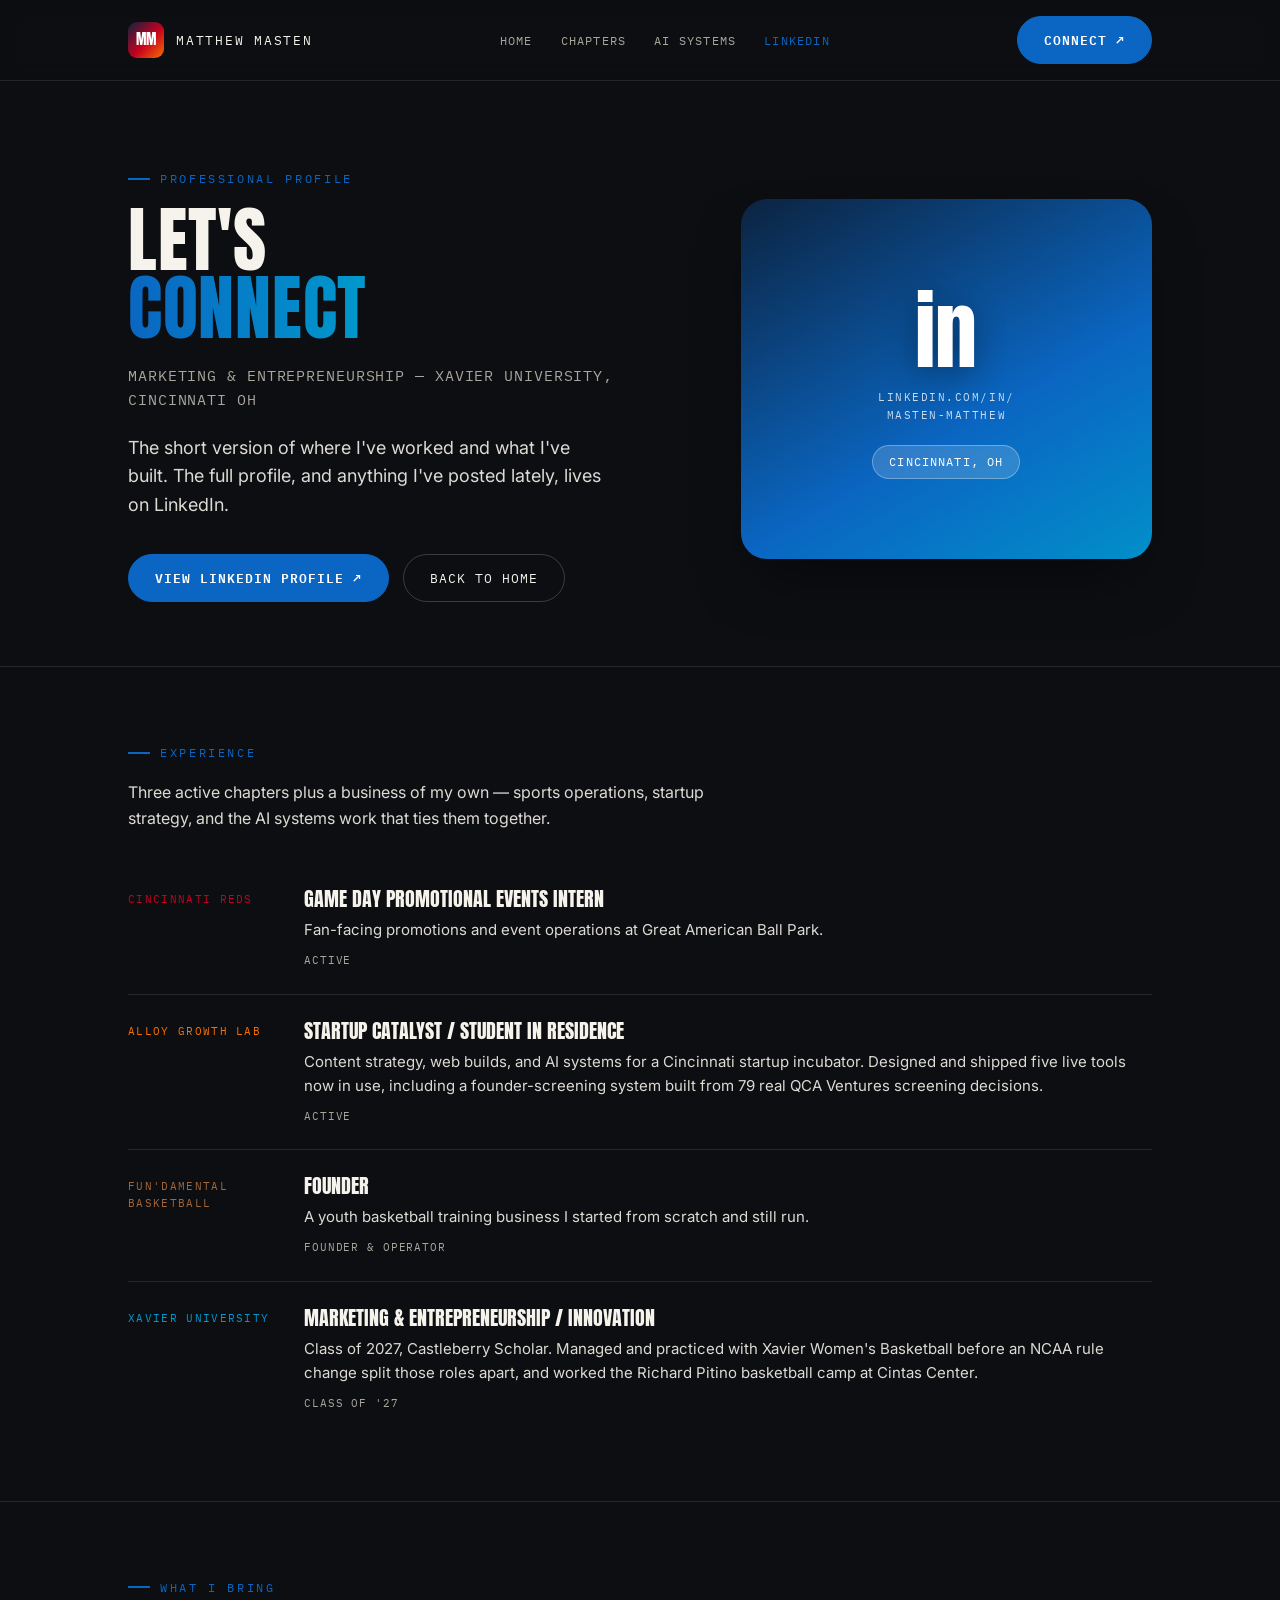
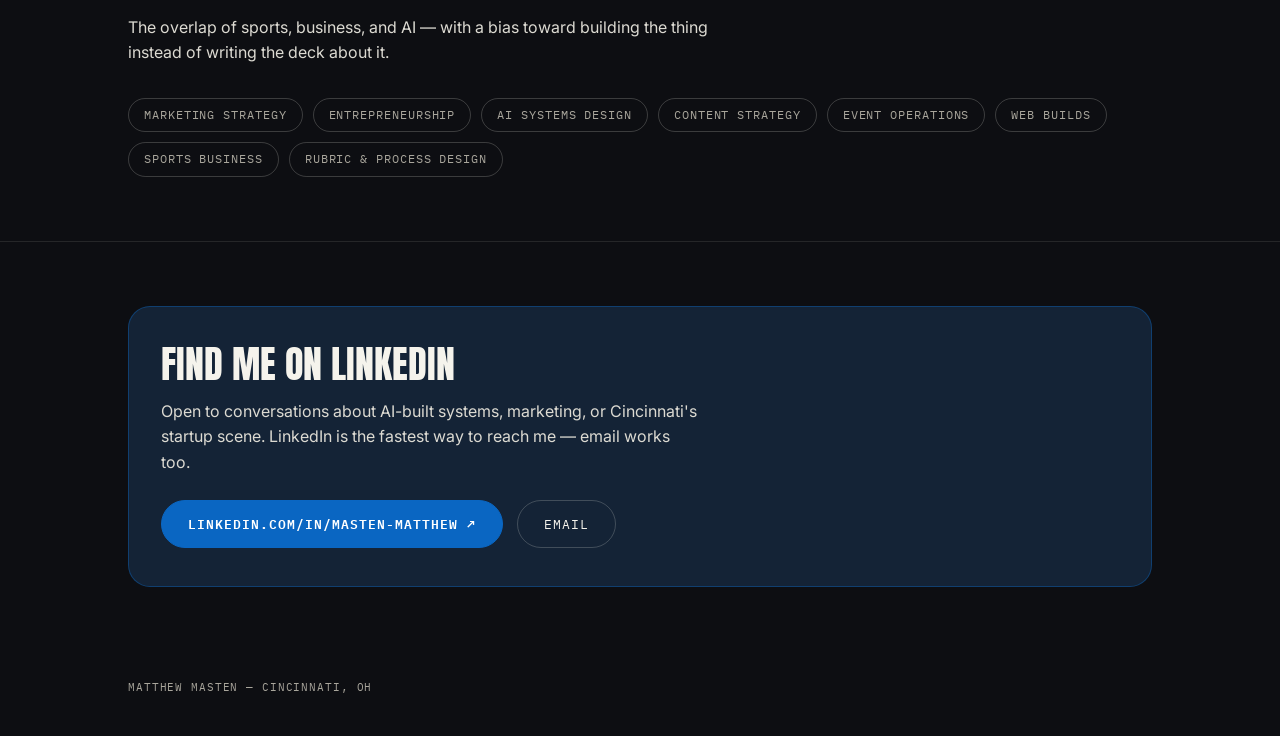
==== linkedin.html @ 072377c9 "Add LinkedIn page Co-Authored-By: Claude Opus 5 (1M context) <noreply@anthropic.com>" ====
<!DOCTYPE html>
<html lang="en">
<head>
<meta charset="UTF-8">
<meta name="viewport" content="width=device-width, initial-scale=1.0">
<title>Matthew Masten — LinkedIn</title>
<meta name="description" content="Matthew Masten's professional profile — Cincinnati Reds, Alloy Growth Lab, Xavier University. Connect on LinkedIn.">
<link rel="preconnect" href="https://fonts.googleapis.com">
<link rel="preconnect" href="https://fonts.gstatic.com" crossorigin>
<link href="https://fonts.googleapis.com/css2?family=Anton&family=Inter:wght@400;500;600;700;800&family=IBM+Plex+Mono:wght@400;500;600&display=swap" rel="stylesheet">
<style>
  :root{
    --ink:#0d0e12;
    --ink-2:#16181f;
    --chalk:#f5f3ec;
    --chalk-dim:#a9a69c;
    --line:rgba(245,243,236,0.10);
    --line-strong:rgba(245,243,236,0.20);

    --scarlet:#c8102e;
    --wood:#a3673a;

    /* org palettes, verified against each org's own brand colors */
    --reds:#c6011f;
    --alloy:#f77000;
    --xu:#0099cc;
    --xu-navy:#0c2340;
    --linkedin:#0a66c2;

    --accent:var(--linkedin);
    --accent-bg:var(--linkedin);
  }

  *{box-sizing:border-box;}
  html{scroll-behavior:smooth;}
  @media (prefers-reduced-motion: reduce){
    html{scroll-behavior:auto;}
    *{animation-duration:0.001ms !important; animation-iteration-count:1 !important; transition-duration:0.001ms !important;}
  }

  body{
    margin:0;
    background:var(--ink);
    color:var(--chalk);
    font-family:'Inter',system-ui,sans-serif;
    line-height:1.6;
    -webkit-font-smoothing:antialiased;
  }

  a{color:var(--chalk);}
  a:focus-visible, button:focus-visible{
    outline:2px solid var(--accent);
    outline-offset:3px;
    border-radius:2px;
  }

  .wrap{max-width:1080px; margin:0 auto; padding:0 28px;}

  .eyebrow{
    font-family:'IBM Plex Mono',monospace;
    font-size:12px;
    letter-spacing:0.22em;
    text-transform:uppercase;
    color:var(--accent);
    display:flex; align-items:center; gap:10px;
    margin-bottom:18px;
  }
  .eyebrow::before{content:""; width:22px; height:2px; background:var(--accent); display:inline-block;}

  /* ---------- BUTTONS ---------- */
  .btn{
    display:inline-flex; align-items:center; gap:8px;
    padding:13px 26px;
    border-radius:999px;
    font-family:'IBM Plex Mono',monospace;
    font-size:12.5px;
    letter-spacing:0.08em;
    text-transform:uppercase;
    text-decoration:none;
    transition:transform 0.15s ease, background 0.15s ease, border-color 0.15s ease;
    white-space:nowrap;
  }
  .btn-filled{background:var(--accent); color:#fff; border:1px solid var(--accent); font-weight:600;}
  .btn-filled:hover{transform:translateY(-2px); filter:brightness(1.12);}
  .btn-outline{background:transparent; color:var(--chalk); border:1px solid var(--line-strong);}
  .btn-outline:hover{border-color:var(--chalk); transform:translateY(-2px);}

  /* ---------- NAV ---------- */
  .nav{
    position:sticky; top:0; z-index:50;
    background:rgba(13,14,18,0.86);
    backdrop-filter:blur(10px);
    border-bottom:1px solid var(--line);
  }
  .nav .wrap{display:flex; align-items:center; justify-content:space-between; padding-top:16px; padding-bottom:16px; gap:20px;}
  .nav-id{display:flex; align-items:center; gap:12px; text-decoration:none;}
  .nav-badge{
    width:36px; height:36px; border-radius:9px;
    background:linear-gradient(135deg, var(--xu-navy) 0%, var(--reds) 55%, var(--alloy) 100%);
    display:flex; align-items:center; justify-content:center;
    font-family:'Anton',sans-serif; font-size:14px; color:#fff; letter-spacing:0.02em;
    flex-shrink:0;
  }
  .nav-name{font-family:'IBM Plex Mono',monospace; font-size:12.5px; letter-spacing:0.14em; text-transform:uppercase; color:var(--chalk);}
  .nav-links{display:flex; align-items:center; gap:28px; list-style:none; margin:0; padding:0;}
  .nav-links a{
    font-family:'IBM Plex Mono',monospace; font-size:12px; letter-spacing:0.1em; text-transform:uppercase;
    color:var(--chalk-dim); text-decoration:none; transition:color 0.15s ease;
  }
  .nav-links a:hover{color:var(--chalk);}
  .nav-links a[aria-current="page"]{color:var(--accent);}
  .nav-right{display:flex; align-items:center; gap:26px;}
  @media (max-width:760px){ .nav-links{display:none;} }

  /* ---------- HERO ---------- */
  .hero{padding:76px 0 0; border-bottom:1px solid var(--line);}
  .hero-grid{
    display:grid; grid-template-columns:1.15fr 0.85fr; gap:56px; align-items:center;
    padding-bottom:64px;
  }
  @media (max-width:860px){ .hero-grid{grid-template-columns:1fr; gap:44px;} }

  .hero h1{
    font-family:'Anton',sans-serif; font-weight:400; text-transform:uppercase;
    font-size:clamp(40px,6.2vw,72px); line-height:0.94; letter-spacing:0.01em;
    margin:0 0 22px;
    opacity:0; animation:riseIn 0.7s ease-out 0.1s forwards;
  }
  .hero h1 .grad{
    background:linear-gradient(90deg, var(--linkedin), var(--xu));
    -webkit-background-clip:text; background-clip:text; color:transparent;
  }
  .hero .tagline{
    font-family:'IBM Plex Mono',monospace; font-size:clamp(13px,1.5vw,15px);
    letter-spacing:0.06em; text-transform:uppercase; color:var(--chalk-dim);
    margin:0 0 22px;
    opacity:0; animation:riseIn 0.7s ease-out 0.26s forwards;
  }
  .hero p.desc{
    max-width:480px; font-size:clamp(16px,1.8vw,18px); color:#dcdad2; margin:0 0 34px;
    opacity:0; animation:riseIn 0.7s ease-out 0.4s forwards;
  }
  .hero .cta-row{
    display:flex; gap:14px; flex-wrap:wrap;
    opacity:0; animation:riseIn 0.7s ease-out 0.54s forwards;
  }
  @keyframes riseIn{ from{opacity:0; transform:translateY(14px);} to{opacity:1; transform:translateY(0);} }

  .hero-card{
    border-radius:26px;
    background:linear-gradient(150deg, var(--xu-navy) 0%, var(--linkedin) 60%, var(--xu) 110%);
    padding:40px 28px 30px;
    min-height:360px;
    display:flex; flex-direction:column; align-items:center; justify-content:center; gap:14px;
    box-shadow:0 30px 60px -20px rgba(0,0,0,0.55);
  }
  .hero-card .in-mark{
    font-family:'Anton',sans-serif; font-size:84px; color:#fff; line-height:1;
    text-shadow:0 8px 30px rgba(0,0,0,0.35);
  }
  .hero-card .handle{
    font-family:'IBM Plex Mono',monospace; font-size:11px; letter-spacing:0.14em;
    text-transform:uppercase; color:rgba(255,255,255,0.78); text-align:center; line-height:1.7;
  }
  .hero-card .locale{
    margin-top:6px;
    font-family:'IBM Plex Mono',monospace; font-size:11.5px; letter-spacing:0.1em; text-transform:uppercase;
    color:#fff; background:rgba(255,255,255,0.16); border:1px solid rgba(255,255,255,0.3);
    padding:7px 16px; border-radius:999px; backdrop-filter:blur(4px);
  }

  /* ---------- SECTIONS ---------- */
  section{padding:64px 0; border-bottom:1px solid var(--line);}
  section:last-of-type{border-bottom:none;}
  .lede{font-size:16px; color:#dcdad2; max-width:620px; margin:0 0 32px;}

  /* ---------- EXPERIENCE TIMELINE ---------- */
  .timeline{list-style:none; margin:0; padding:0;}
  .timeline li{
    display:grid; grid-template-columns:150px 1fr; gap:26px;
    padding:24px 0; border-bottom:1px solid var(--line);
  }
  .timeline li:last-child{border-bottom:none;}
  @media (max-width:700px){ .timeline li{grid-template-columns:1fr; gap:10px;} }
  .timeline .org{
    font-family:'IBM Plex Mono',monospace; font-size:11px; letter-spacing:0.12em;
    text-transform:uppercase; color:var(--role-accent,var(--accent)); line-height:1.5; padding-top:4px;
  }
  .timeline .role h3{
    font-family:'Anton',sans-serif; font-weight:400; text-transform:uppercase;
    font-size:20px; line-height:1.15; margin:0 0 8px; color:var(--chalk);
  }
  .timeline .role p{margin:0; font-size:15px; color:#dcdad2;}
  .timeline .role .meta{
    font-family:'IBM Plex Mono',monospace; font-size:11px; letter-spacing:0.08em;
    text-transform:uppercase; color:var(--chalk-dim); margin-top:10px;
  }

  /* ---------- SKILL TAGS ---------- */
  .tag-row{display:flex; flex-wrap:wrap; gap:10px; margin-top:4px;}
  .tag{
    font-family:'IBM Plex Mono',monospace; font-size:11.5px; letter-spacing:0.08em;
    text-transform:uppercase; color:var(--chalk-dim);
    border:1px solid var(--line-strong); border-radius:999px; padding:7px 15px;
  }

  /* ---------- CONNECT PANEL ---------- */
  .connect{
    border-radius:22px; padding:38px 32px;
    background:color-mix(in srgb, var(--linkedin) 14%, var(--ink-2));
    border:1px solid color-mix(in srgb, var(--linkedin) 42%, transparent);
  }
  .connect h2{
    font-family:'Anton',sans-serif; font-weight:400; text-transform:uppercase;
    font-size:clamp(26px,3.6vw,38px); line-height:1.05; margin:0 0 14px; color:var(--chalk);
  }
  .connect p{margin:0 0 24px; font-size:16px; color:#dcdad2; max-width:540px;}
  .connect .cta-row{display:flex; flex-wrap:wrap; gap:14px;}

  footer{
    padding:28px 0 40px; font-family:'IBM Plex Mono',monospace; font-size:11px;
    letter-spacing:0.08em; text-transform:uppercase; color:var(--chalk-dim);
  }
</style>
</head>
<body>

  <nav class="nav">
    <div class="wrap">
      <a class="nav-id" href="/index.html">
        <span class="nav-badge">MM</span>
        <span class="nav-name">Matthew Masten</span>
      </a>
      <ul class="nav-links">
        <li><a href="/index.html">Home</a></li>
        <li><a href="/index.html#chapters">Chapters</a></li>
        <li><a href="/index.html#ai">AI Systems</a></li>
        <li><a href="/linkedin.html" aria-current="page">LinkedIn</a></li>
      </ul>
      <div class="nav-right">
        <a class="btn btn-filled" href="https://www.linkedin.com/in/masten-matthew" target="_blank" rel="noopener">Connect &#8599;</a>
      </div>
    </div>
  </nav>

  <header class="hero" id="top">
    <div class="wrap">
      <div class="hero-grid">
        <div class="hero-copy">
          <p class="eyebrow">Professional Profile</p>
          <h1>Let's<br><span class="grad">Connect</span></h1>
          <p class="tagline">Marketing &amp; Entrepreneurship — Xavier University, Cincinnati OH</p>
          <p class="desc">The short version of where I've worked and what I've built. The full profile, and anything I've posted lately, lives on LinkedIn.</p>
          <div class="cta-row">
            <a class="btn btn-filled" href="https://www.linkedin.com/in/masten-matthew" target="_blank" rel="noopener">View LinkedIn Profile &#8599;</a>
            <a class="btn btn-outline" href="/index.html">Back To Home</a>
          </div>
        </div>
        <div class="hero-card">
          <div class="in-mark">in</div>
          <div class="handle">linkedin.com/in/<br>masten-matthew</div>
          <div class="locale">Cincinnati, OH</div>
        </div>
      </div>
    </div>
  </header>

  <main>
    <section id="experience">
      <div class="wrap">
        <p class="eyebrow">Experience</p>
        <p class="lede">Three active chapters plus a business of my own — sports operations, startup strategy, and the AI systems work that ties them together.</p>
        <ul class="timeline">
          <li style="--role-accent:var(--reds);">
            <div class="org">Cincinnati Reds</div>
            <div class="role">
              <h3>Game Day Promotional Events Intern</h3>
              <p>Fan-facing promotions and event operations at Great American Ball Park.</p>
              <div class="meta">Active</div>
            </div>
          </li>
          <li style="--role-accent:var(--alloy);">
            <div class="org">Alloy Growth Lab</div>
            <div class="role">
              <h3>Startup Catalyst / Student in Residence</h3>
              <p>Content strategy, web builds, and AI systems for a Cincinnati startup incubator. Designed and shipped five live tools now in use, including a founder-screening system built from 79 real QCA Ventures screening decisions.</p>
              <div class="meta">Active</div>
            </div>
          </li>
          <li style="--role-accent:var(--wood);">
            <div class="org">Fun'Damental Basketball</div>
            <div class="role">
              <h3>Founder</h3>
              <p>A youth basketball training business I started from scratch and still run.</p>
              <div class="meta">Founder &amp; Operator</div>
            </div>
          </li>
          <li style="--role-accent:var(--xu);">
            <div class="org">Xavier University</div>
            <div class="role">
              <h3>Marketing &amp; Entrepreneurship / Innovation</h3>
              <p>Class of 2027, Castleberry Scholar. Managed and practiced with Xavier Women's Basketball before an NCAA rule change split those roles apart, and worked the Richard Pitino basketball camp at Cintas Center.</p>
              <div class="meta">Class of '27</div>
            </div>
          </li>
        </ul>
      </div>
    </section>

    <section id="strengths">
      <div class="wrap">
        <p class="eyebrow">What I Bring</p>
        <p class="lede">The overlap of sports, business, and AI — with a bias toward building the thing instead of writing the deck about it.</p>
        <div class="tag-row">
          <span class="tag">Marketing Strategy</span>
          <span class="tag">Entrepreneurship</span>
          <span class="tag">AI Systems Design</span>
          <span class="tag">Content Strategy</span>
          <span class="tag">Event Operations</span>
          <span class="tag">Web Builds</span>
          <span class="tag">Sports Business</span>
          <span class="tag">Rubric &amp; Process Design</span>
        </div>
      </div>
    </section>

    <section id="connect">
      <div class="wrap">
        <div class="connect">
          <h2>Find Me On LinkedIn</h2>
          <p>Open to conversations about AI-built systems, marketing, or Cincinnati's startup scene. LinkedIn is the fastest way to reach me — email works too.</p>
          <div class="cta-row">
            <a class="btn btn-filled" href="https://www.linkedin.com/in/masten-matthew" target="_blank" rel="noopener">linkedin.com/in/masten-matthew &#8599;</a>
            <a class="btn btn-outline" href="mailto:mzm8805@gmail.com">Email</a>
          </div>
        </div>
      </div>
    </section>
  </main>

  <footer>
    <div class="wrap">Matthew Masten — Cincinnati, OH</div>
  </footer>

</body>
</html>
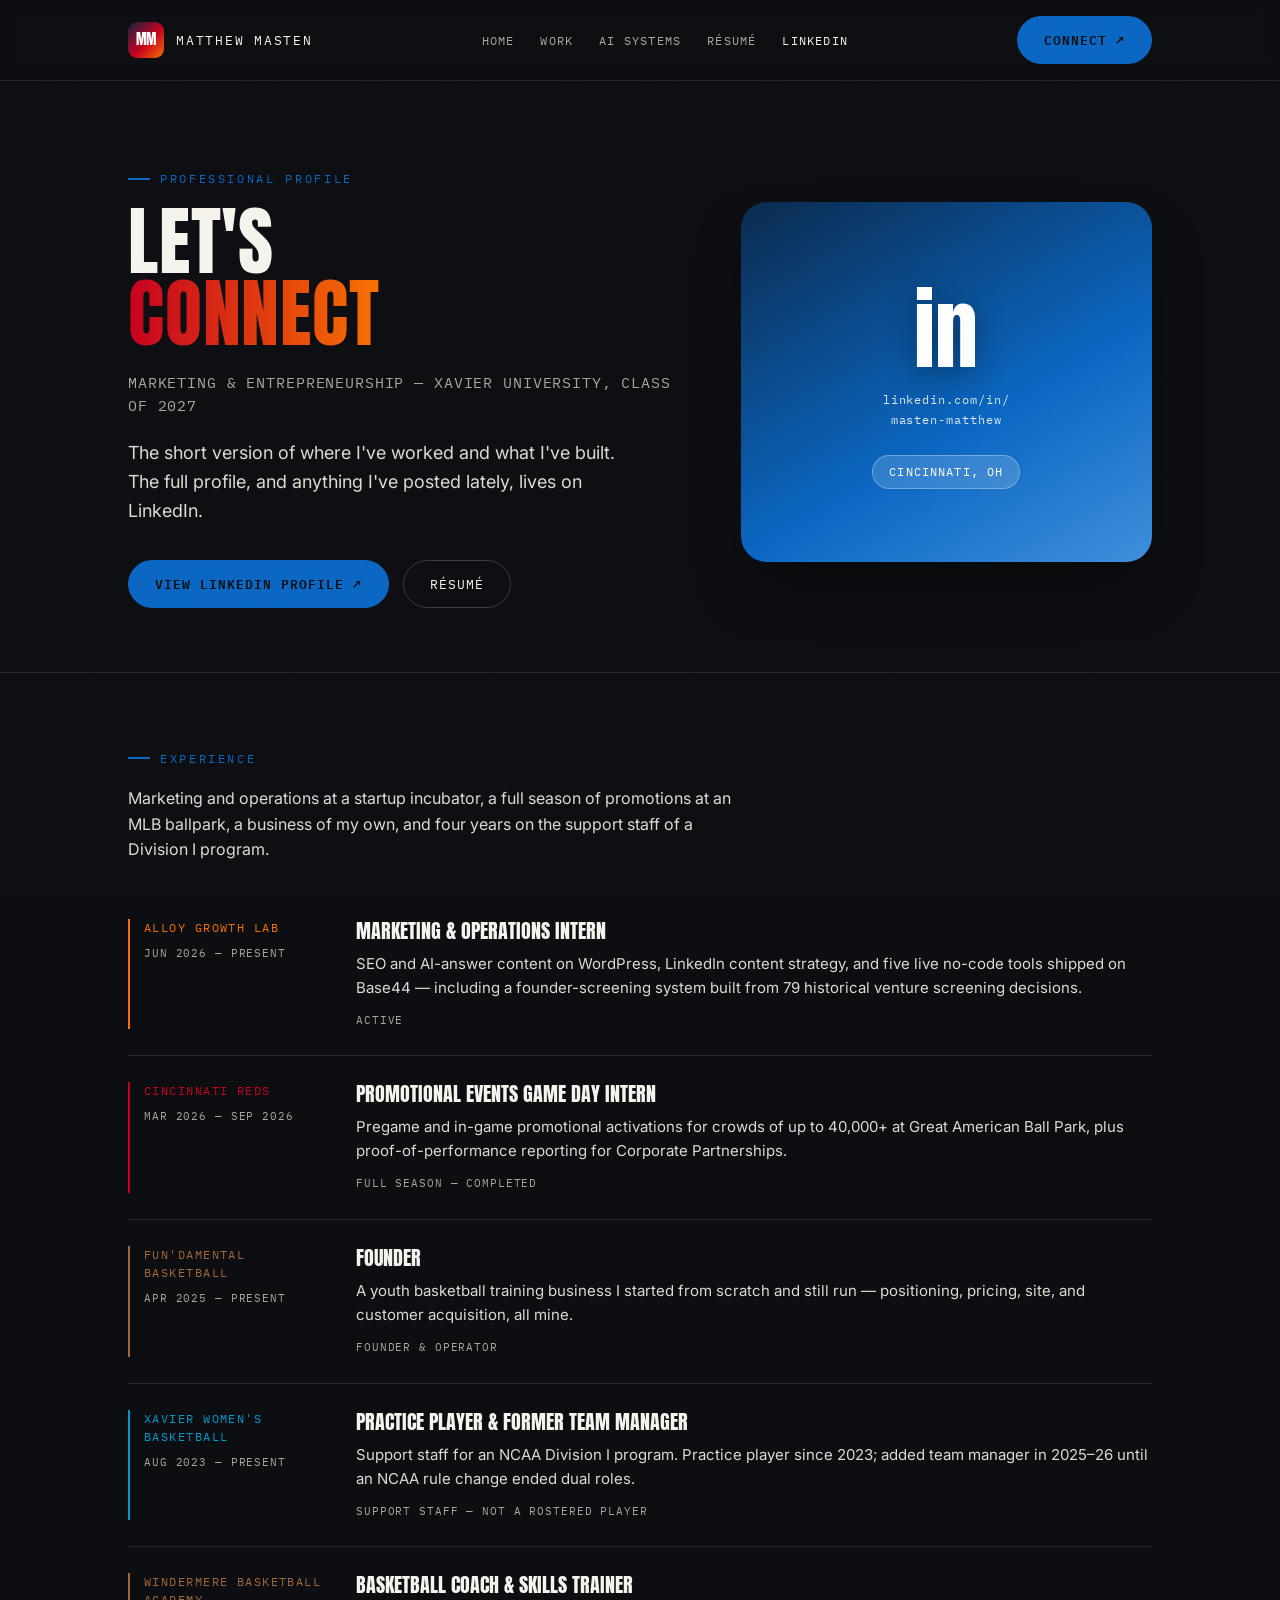
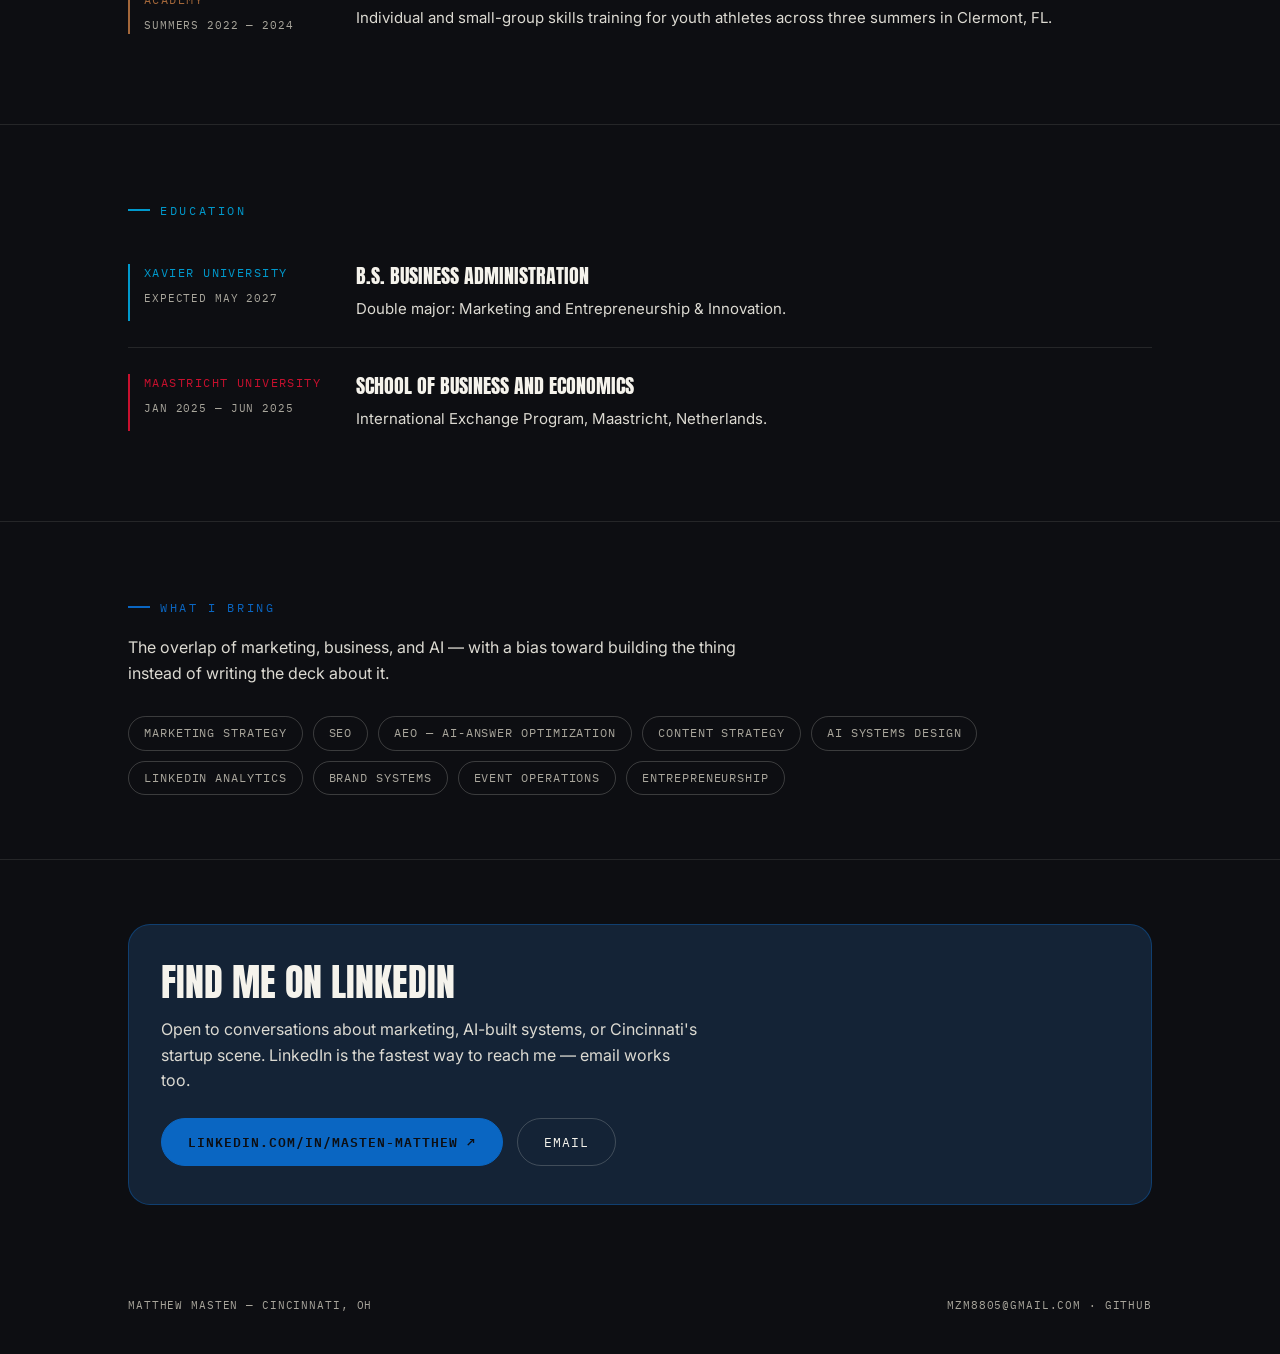
==== commit fac67bef: "Rebuild site as marketing and AI portfolio with photos, filter, and lightbox Co-Authored-By: Claude " ====
--- a/linkedin.html
+++ b/linkedin.html
@@ -3,227 +3,38 @@
 <head>
 <meta charset="UTF-8">
 <meta name="viewport" content="width=device-width, initial-scale=1.0">
-<title>Matthew Masten — LinkedIn</title>
-<meta name="description" content="Matthew Masten's professional profile — Cincinnati Reds, Alloy Growth Lab, Xavier University. Connect on LinkedIn.">
+
+<title>Matthew Masten — LinkedIn | Marketing &amp; Entrepreneurship, Xavier University</title>
+<meta name="description" content="Matthew Masten's professional profile — Alloy Growth Lab, Cincinnati Reds, Fun'Damental Basketball, Xavier University. Connect on LinkedIn.">
+<link rel="canonical" href="https://mmasten49.github.io/linkedin.html">
+<meta name="author" content="Matthew Masten">
+<meta name="theme-color" content="#0d0e12">
+
+<meta property="og:type" content="profile">
+<meta property="og:site_name" content="Matthew Masten">
+<meta property="og:title" content="Matthew Masten — LinkedIn">
+<meta property="og:description" content="Marketing &amp; Operations Intern at Alloy Growth Lab. Cincinnati Reds promotions. Founder, Fun'Damental Basketball. Xavier University, Class of 2027.">
+<meta property="og:url" content="https://mmasten49.github.io/linkedin.html">
+<meta property="og:image" content="https://mmasten49.github.io/og-image.png">
+<meta property="og:image:width" content="1200">
+<meta property="og:image:height" content="630">
+<meta name="twitter:card" content="summary_large_image">
+<meta name="twitter:title" content="Matthew Masten — LinkedIn">
+<meta name="twitter:description" content="Marketing &amp; Operations Intern at Alloy Growth Lab. Xavier University, Class of 2027.">
+<meta name="twitter:image" content="https://mmasten49.github.io/og-image.png">
+
+<link rel="icon" href="data:image/svg+xml,%3Csvg xmlns='http://www.w3.org/2000/svg' viewBox='0 0 64 64'%3E%3Cdefs%3E%3ClinearGradient id='g' x1='0' y1='0' x2='1' y2='1'%3E%3Cstop offset='0' stop-color='%230c2340'/%3E%3Cstop offset='0.55' stop-color='%23c6011f'/%3E%3Cstop offset='1' stop-color='%23f77000'/%3E%3C/linearGradient%3E%3C/defs%3E%3Crect width='64' height='64' rx='14' fill='url(%23g)'/%3E%3Ctext x='32' y='43' font-family='Arial Black,Arial,sans-serif' font-size='27' font-weight='900' fill='%23fff' text-anchor='middle'%3EMM%3C/text%3E%3C/svg%3E">
+
 <link rel="preconnect" href="https://fonts.googleapis.com">
 <link rel="preconnect" href="https://fonts.gstatic.com" crossorigin>
 <link href="https://fonts.googleapis.com/css2?family=Anton&family=Inter:wght@400;500;600;700;800&family=IBM+Plex+Mono:wght@400;500;600&display=swap" rel="stylesheet">
-<style>
-  :root{
-    --ink:#0d0e12;
-    --ink-2:#16181f;
-    --chalk:#f5f3ec;
-    --chalk-dim:#a9a69c;
-    --line:rgba(245,243,236,0.10);
-    --line-strong:rgba(245,243,236,0.20);
-
-    --scarlet:#c8102e;
-    --wood:#a3673a;
-
-    /* org palettes, verified against each org's own brand colors */
-    --reds:#c6011f;
-    --alloy:#f77000;
-    --xu:#0099cc;
-    --xu-navy:#0c2340;
-    --linkedin:#0a66c2;
-
-    --accent:var(--linkedin);
-    --accent-bg:var(--linkedin);
-  }
-
-  *{box-sizing:border-box;}
-  html{scroll-behavior:smooth;}
-  @media (prefers-reduced-motion: reduce){
-    html{scroll-behavior:auto;}
-    *{animation-duration:0.001ms !important; animation-iteration-count:1 !important; transition-duration:0.001ms !important;}
-  }
-
-  body{
-    margin:0;
-    background:var(--ink);
-    color:var(--chalk);
-    font-family:'Inter',system-ui,sans-serif;
-    line-height:1.6;
-    -webkit-font-smoothing:antialiased;
-  }
-
-  a{color:var(--chalk);}
-  a:focus-visible, button:focus-visible{
-    outline:2px solid var(--accent);
-    outline-offset:3px;
-    border-radius:2px;
-  }
-
-  .wrap{max-width:1080px; margin:0 auto; padding:0 28px;}
-
-  .eyebrow{
-    font-family:'IBM Plex Mono',monospace;
-    font-size:12px;
-    letter-spacing:0.22em;
-    text-transform:uppercase;
-    color:var(--accent);
-    display:flex; align-items:center; gap:10px;
-    margin-bottom:18px;
-  }
-  .eyebrow::before{content:""; width:22px; height:2px; background:var(--accent); display:inline-block;}
-
-  /* ---------- BUTTONS ---------- */
-  .btn{
-    display:inline-flex; align-items:center; gap:8px;
-    padding:13px 26px;
-    border-radius:999px;
-    font-family:'IBM Plex Mono',monospace;
-    font-size:12.5px;
-    letter-spacing:0.08em;
-    text-transform:uppercase;
-    text-decoration:none;
-    transition:transform 0.15s ease, background 0.15s ease, border-color 0.15s ease;
-    white-space:nowrap;
-  }
-  .btn-filled{background:var(--accent); color:#fff; border:1px solid var(--accent); font-weight:600;}
-  .btn-filled:hover{transform:translateY(-2px); filter:brightness(1.12);}
-  .btn-outline{background:transparent; color:var(--chalk); border:1px solid var(--line-strong);}
-  .btn-outline:hover{border-color:var(--chalk); transform:translateY(-2px);}
-
-  /* ---------- NAV ---------- */
-  .nav{
-    position:sticky; top:0; z-index:50;
-    background:rgba(13,14,18,0.86);
-    backdrop-filter:blur(10px);
-    border-bottom:1px solid var(--line);
-  }
-  .nav .wrap{display:flex; align-items:center; justify-content:space-between; padding-top:16px; padding-bottom:16px; gap:20px;}
-  .nav-id{display:flex; align-items:center; gap:12px; text-decoration:none;}
-  .nav-badge{
-    width:36px; height:36px; border-radius:9px;
-    background:linear-gradient(135deg, var(--xu-navy) 0%, var(--reds) 55%, var(--alloy) 100%);
-    display:flex; align-items:center; justify-content:center;
-    font-family:'Anton',sans-serif; font-size:14px; color:#fff; letter-spacing:0.02em;
-    flex-shrink:0;
-  }
-  .nav-name{font-family:'IBM Plex Mono',monospace; font-size:12.5px; letter-spacing:0.14em; text-transform:uppercase; color:var(--chalk);}
-  .nav-links{display:flex; align-items:center; gap:28px; list-style:none; margin:0; padding:0;}
-  .nav-links a{
-    font-family:'IBM Plex Mono',monospace; font-size:12px; letter-spacing:0.1em; text-transform:uppercase;
-    color:var(--chalk-dim); text-decoration:none; transition:color 0.15s ease;
-  }
-  .nav-links a:hover{color:var(--chalk);}
-  .nav-links a[aria-current="page"]{color:var(--accent);}
-  .nav-right{display:flex; align-items:center; gap:26px;}
-  @media (max-width:760px){ .nav-links{display:none;} }
-
-  /* ---------- HERO ---------- */
-  .hero{padding:76px 0 0; border-bottom:1px solid var(--line);}
-  .hero-grid{
-    display:grid; grid-template-columns:1.15fr 0.85fr; gap:56px; align-items:center;
-    padding-bottom:64px;
-  }
-  @media (max-width:860px){ .hero-grid{grid-template-columns:1fr; gap:44px;} }
-
-  .hero h1{
-    font-family:'Anton',sans-serif; font-weight:400; text-transform:uppercase;
-    font-size:clamp(40px,6.2vw,72px); line-height:0.94; letter-spacing:0.01em;
-    margin:0 0 22px;
-    opacity:0; animation:riseIn 0.7s ease-out 0.1s forwards;
-  }
-  .hero h1 .grad{
-    background:linear-gradient(90deg, var(--linkedin), var(--xu));
-    -webkit-background-clip:text; background-clip:text; color:transparent;
-  }
-  .hero .tagline{
-    font-family:'IBM Plex Mono',monospace; font-size:clamp(13px,1.5vw,15px);
-    letter-spacing:0.06em; text-transform:uppercase; color:var(--chalk-dim);
-    margin:0 0 22px;
-    opacity:0; animation:riseIn 0.7s ease-out 0.26s forwards;
-  }
-  .hero p.desc{
-    max-width:480px; font-size:clamp(16px,1.8vw,18px); color:#dcdad2; margin:0 0 34px;
-    opacity:0; animation:riseIn 0.7s ease-out 0.4s forwards;
-  }
-  .hero .cta-row{
-    display:flex; gap:14px; flex-wrap:wrap;
-    opacity:0; animation:riseIn 0.7s ease-out 0.54s forwards;
-  }
-  @keyframes riseIn{ from{opacity:0; transform:translateY(14px);} to{opacity:1; transform:translateY(0);} }
-
-  .hero-card{
-    border-radius:26px;
-    background:linear-gradient(150deg, var(--xu-navy) 0%, var(--linkedin) 60%, var(--xu) 110%);
-    padding:40px 28px 30px;
-    min-height:360px;
-    display:flex; flex-direction:column; align-items:center; justify-content:center; gap:14px;
-    box-shadow:0 30px 60px -20px rgba(0,0,0,0.55);
-  }
-  .hero-card .in-mark{
-    font-family:'Anton',sans-serif; font-size:84px; color:#fff; line-height:1;
-    text-shadow:0 8px 30px rgba(0,0,0,0.35);
-  }
-  .hero-card .handle{
-    font-family:'IBM Plex Mono',monospace; font-size:11px; letter-spacing:0.14em;
-    text-transform:uppercase; color:rgba(255,255,255,0.78); text-align:center; line-height:1.7;
-  }
-  .hero-card .locale{
-    margin-top:6px;
-    font-family:'IBM Plex Mono',monospace; font-size:11.5px; letter-spacing:0.1em; text-transform:uppercase;
-    color:#fff; background:rgba(255,255,255,0.16); border:1px solid rgba(255,255,255,0.3);
-    padding:7px 16px; border-radius:999px; backdrop-filter:blur(4px);
-  }
-
-  /* ---------- SECTIONS ---------- */
-  section{padding:64px 0; border-bottom:1px solid var(--line);}
-  section:last-of-type{border-bottom:none;}
-  .lede{font-size:16px; color:#dcdad2; max-width:620px; margin:0 0 32px;}
-
-  /* ---------- EXPERIENCE TIMELINE ---------- */
-  .timeline{list-style:none; margin:0; padding:0;}
-  .timeline li{
-    display:grid; grid-template-columns:150px 1fr; gap:26px;
-    padding:24px 0; border-bottom:1px solid var(--line);
-  }
-  .timeline li:last-child{border-bottom:none;}
-  @media (max-width:700px){ .timeline li{grid-template-columns:1fr; gap:10px;} }
-  .timeline .org{
-    font-family:'IBM Plex Mono',monospace; font-size:11px; letter-spacing:0.12em;
-    text-transform:uppercase; color:var(--role-accent,var(--accent)); line-height:1.5; padding-top:4px;
-  }
-  .timeline .role h3{
-    font-family:'Anton',sans-serif; font-weight:400; text-transform:uppercase;
-    font-size:20px; line-height:1.15; margin:0 0 8px; color:var(--chalk);
-  }
-  .timeline .role p{margin:0; font-size:15px; color:#dcdad2;}
-  .timeline .role .meta{
-    font-family:'IBM Plex Mono',monospace; font-size:11px; letter-spacing:0.08em;
-    text-transform:uppercase; color:var(--chalk-dim); margin-top:10px;
-  }
-
-  /* ---------- SKILL TAGS ---------- */
-  .tag-row{display:flex; flex-wrap:wrap; gap:10px; margin-top:4px;}
-  .tag{
-    font-family:'IBM Plex Mono',monospace; font-size:11.5px; letter-spacing:0.08em;
-    text-transform:uppercase; color:var(--chalk-dim);
-    border:1px solid var(--line-strong); border-radius:999px; padding:7px 15px;
-  }
-
-  /* ---------- CONNECT PANEL ---------- */
-  .connect{
-    border-radius:22px; padding:38px 32px;
-    background:color-mix(in srgb, var(--linkedin) 14%, var(--ink-2));
-    border:1px solid color-mix(in srgb, var(--linkedin) 42%, transparent);
-  }
-  .connect h2{
-    font-family:'Anton',sans-serif; font-weight:400; text-transform:uppercase;
-    font-size:clamp(26px,3.6vw,38px); line-height:1.05; margin:0 0 14px; color:var(--chalk);
-  }
-  .connect p{margin:0 0 24px; font-size:16px; color:#dcdad2; max-width:540px;}
-  .connect .cta-row{display:flex; flex-wrap:wrap; gap:14px;}
-
-  footer{
-    padding:28px 0 40px; font-family:'IBM Plex Mono',monospace; font-size:11px;
-    letter-spacing:0.08em; text-transform:uppercase; color:var(--chalk-dim);
-  }
-</style>
+<link rel="stylesheet" href="/style.css">
+<style>:root{--accent:var(--linkedin); --accent-bg:var(--linkedin);}</style>
 </head>
 <body>
+
+  <div class="grain" aria-hidden="true"></div>
+  <a class="skip" href="#main">Skip to content</a>
 
   <nav class="nav">
     <div class="wrap">
@@ -233,8 +44,9 @@
       </a>
       <ul class="nav-links">
         <li><a href="/index.html">Home</a></li>
-        <li><a href="/index.html#chapters">Chapters</a></li>
-        <li><a href="/index.html#ai">AI Systems</a></li>
+        <li><a href="/index.html#work">Work</a></li>
+        <li><a href="/index.html#systems">AI Systems</a></li>
+        <li><a href="/resume.html">Résumé</a></li>
         <li><a href="/linkedin.html" aria-current="page">LinkedIn</a></li>
       </ul>
       <div class="nav-right">
@@ -249,14 +61,14 @@
         <div class="hero-copy">
           <p class="eyebrow">Professional Profile</p>
           <h1>Let's<br><span class="grad">Connect</span></h1>
-          <p class="tagline">Marketing &amp; Entrepreneurship — Xavier University, Cincinnati OH</p>
+          <p class="tagline">Marketing &amp; Entrepreneurship — Xavier University, Class of 2027</p>
           <p class="desc">The short version of where I've worked and what I've built. The full profile, and anything I've posted lately, lives on LinkedIn.</p>
           <div class="cta-row">
             <a class="btn btn-filled" href="https://www.linkedin.com/in/masten-matthew" target="_blank" rel="noopener">View LinkedIn Profile &#8599;</a>
-            <a class="btn btn-outline" href="/index.html">Back To Home</a>
+            <a class="btn btn-outline" href="/resume.html">Résumé</a>
           </div>
         </div>
-        <div class="hero-card">
+        <div class="hero-card in-card">
           <div class="in-mark">in</div>
           <div class="handle">linkedin.com/in/<br>masten-matthew</div>
           <div class="locale">Cincinnati, OH</div>
@@ -265,61 +77,91 @@
     </div>
   </header>
 
-  <main>
+  <main id="main">
     <section id="experience">
       <div class="wrap">
         <p class="eyebrow">Experience</p>
-        <p class="lede">Three active chapters plus a business of my own — sports operations, startup strategy, and the AI systems work that ties them together.</p>
+        <p class="lede">Marketing and operations at a startup incubator, a full season of promotions at an MLB ballpark, a business of my own, and four years on the support staff of a Division I program.</p>
         <ul class="timeline">
+          <li style="--role-accent:var(--alloy);">
+            <div class="org">Alloy Growth Lab<span class="when">Jun 2026 — Present</span></div>
+            <div class="role">
+              <h3>Marketing &amp; Operations Intern</h3>
+              <p>SEO and AI-answer content on WordPress, LinkedIn content strategy, and five live no-code tools shipped on Base44 — including a founder-screening system built from 79 historical venture screening decisions.</p>
+              <div class="meta">Active</div>
+            </div>
+          </li>
           <li style="--role-accent:var(--reds);">
-            <div class="org">Cincinnati Reds</div>
-            <div class="role">
-              <h3>Game Day Promotional Events Intern</h3>
-              <p>Fan-facing promotions and event operations at Great American Ball Park.</p>
-              <div class="meta">Active</div>
-            </div>
-          </li>
-          <li style="--role-accent:var(--alloy);">
-            <div class="org">Alloy Growth Lab</div>
-            <div class="role">
-              <h3>Startup Catalyst / Student in Residence</h3>
-              <p>Content strategy, web builds, and AI systems for a Cincinnati startup incubator. Designed and shipped five live tools now in use, including a founder-screening system built from 79 real QCA Ventures screening decisions.</p>
-              <div class="meta">Active</div>
+            <div class="org">Cincinnati Reds<span class="when">Mar 2026 — Sep 2026</span></div>
+            <div class="role">
+              <h3>Promotional Events Game Day Intern</h3>
+              <p>Pregame and in-game promotional activations for crowds of up to 40,000+ at Great American Ball Park, plus proof-of-performance reporting for Corporate Partnerships.</p>
+              <div class="meta">Full season — completed</div>
             </div>
           </li>
           <li style="--role-accent:var(--wood);">
-            <div class="org">Fun'Damental Basketball</div>
+            <div class="org">Fun'Damental Basketball<span class="when">Apr 2025 — Present</span></div>
             <div class="role">
               <h3>Founder</h3>
-              <p>A youth basketball training business I started from scratch and still run.</p>
+              <p>A youth basketball training business I started from scratch and still run — positioning, pricing, site, and customer acquisition, all mine.</p>
               <div class="meta">Founder &amp; Operator</div>
             </div>
           </li>
           <li style="--role-accent:var(--xu);">
-            <div class="org">Xavier University</div>
-            <div class="role">
-              <h3>Marketing &amp; Entrepreneurship / Innovation</h3>
-              <p>Class of 2027, Castleberry Scholar. Managed and practiced with Xavier Women's Basketball before an NCAA rule change split those roles apart, and worked the Richard Pitino basketball camp at Cintas Center.</p>
-              <div class="meta">Class of '27</div>
+            <div class="org">Xavier Women's Basketball<span class="when">Aug 2023 — Present</span></div>
+            <div class="role">
+              <h3>Practice Player &amp; Former Team Manager</h3>
+              <p>Support staff for an NCAA Division I program. Practice player since 2023; added team manager in 2025–26 until an NCAA rule change ended dual roles.</p>
+              <div class="meta">Support staff — not a rostered player</div>
+            </div>
+          </li>
+          <li style="--role-accent:var(--wood);">
+            <div class="org">Windermere Basketball Academy<span class="when">Summers 2022 — 2024</span></div>
+            <div class="role">
+              <h3>Basketball Coach &amp; Skills Trainer</h3>
+              <p>Individual and small-group skills training for youth athletes across three summers in Clermont, FL.</p>
             </div>
           </li>
         </ul>
       </div>
     </section>
 
+    <section id="education" style="--accent:var(--xu);">
+      <div class="wrap">
+        <p class="eyebrow">Education</p>
+        <ul class="timeline">
+          <li style="--role-accent:var(--xu);">
+            <div class="org">Xavier University<span class="when">Expected May 2027</span></div>
+            <div class="role">
+              <h3>B.S. Business Administration</h3>
+              <p>Double major: Marketing and Entrepreneurship &amp; Innovation.</p>
+            </div>
+          </li>
+          <li style="--role-accent:var(--scarlet);">
+            <div class="org">Maastricht University<span class="when">Jan 2025 — Jun 2025</span></div>
+            <div class="role">
+              <h3>School of Business and Economics</h3>
+              <p>International Exchange Program, Maastricht, Netherlands.</p>
+            </div>
+          </li>
+        </ul>
+      </div>
+    </section>
+
     <section id="strengths">
       <div class="wrap">
         <p class="eyebrow">What I Bring</p>
-        <p class="lede">The overlap of sports, business, and AI — with a bias toward building the thing instead of writing the deck about it.</p>
+        <p class="lede">The overlap of marketing, business, and AI — with a bias toward building the thing instead of writing the deck about it.</p>
         <div class="tag-row">
           <span class="tag">Marketing Strategy</span>
+          <span class="tag">SEO</span>
+          <span class="tag">AEO — AI-Answer Optimization</span>
+          <span class="tag">Content Strategy</span>
+          <span class="tag">AI Systems Design</span>
+          <span class="tag">LinkedIn Analytics</span>
+          <span class="tag">Brand Systems</span>
+          <span class="tag">Event Operations</span>
           <span class="tag">Entrepreneurship</span>
-          <span class="tag">AI Systems Design</span>
-          <span class="tag">Content Strategy</span>
-          <span class="tag">Event Operations</span>
-          <span class="tag">Web Builds</span>
-          <span class="tag">Sports Business</span>
-          <span class="tag">Rubric &amp; Process Design</span>
         </div>
       </div>
     </section>
@@ -328,7 +170,7 @@
       <div class="wrap">
         <div class="connect">
           <h2>Find Me On LinkedIn</h2>
-          <p>Open to conversations about AI-built systems, marketing, or Cincinnati's startup scene. LinkedIn is the fastest way to reach me — email works too.</p>
+          <p>Open to conversations about marketing, AI-built systems, or Cincinnati's startup scene. LinkedIn is the fastest way to reach me — email works too.</p>
           <div class="cta-row">
             <a class="btn btn-filled" href="https://www.linkedin.com/in/masten-matthew" target="_blank" rel="noopener">linkedin.com/in/masten-matthew &#8599;</a>
             <a class="btn btn-outline" href="mailto:mzm8805@gmail.com">Email</a>
@@ -339,8 +181,31 @@
   </main>
 
   <footer>
-    <div class="wrap">Matthew Masten — Cincinnati, OH</div>
+    <div class="wrap">
+      <span>Matthew Masten — Cincinnati, OH</span>
+      <span><a href="mailto:mzm8805@gmail.com">mzm8805@gmail.com</a> · <a href="https://github.com/mmasten49" target="_blank" rel="noopener">GitHub</a></span>
+    </div>
   </footer>
+
+<script>
+(function(){
+  var reduce = window.matchMedia('(prefers-reduced-motion: reduce)').matches;
+  var hasIO = 'IntersectionObserver' in window;
+  if(!reduce && hasIO){
+    document.documentElement.classList.add('reveal-on');
+    var io = new IntersectionObserver(function(entries){
+      entries.forEach(function(e){
+        if(e.isIntersecting){ e.target.classList.add('in'); io.unobserve(e.target); }
+      });
+    }, {threshold:0, rootMargin:'0px 0px -80px 0px'});
+    // threshold MUST stay 0. A ratio-based threshold is height-dependent:
+    // a section taller than the viewport can never reach 15% intersection,
+    // so it would stay at opacity:0 forever. threshold 0 fires on the first
+    // pixel that crosses, whatever the section's height.
+    document.querySelectorAll('main section').forEach(function(s){ io.observe(s); });
+  }
+})();
+</script>
 
 </body>
 </html>
--- a/style.css
+++ b/style.css
@@ -0,0 +1,510 @@
+/* ============================================================
+   Matthew Masten — shared stylesheet
+   One source of truth for tokens, base rules, and components.
+   Every page links this. Never redeclare tokens in a page.
+   ============================================================ */
+
+:root{
+  --ink:#0d0e12;
+  --ink-2:#16181f;
+  --chalk:#f5f3ec;
+  --chalk-dim:#a9a69c;
+  --line:rgba(245,243,236,0.10);
+  --line-strong:rgba(245,243,236,0.20);
+
+  --scarlet:#c8102e;
+  --wood:#a3673a;
+
+  /* org palettes, verified against each org's own brand colors */
+  --reds:#c6011f;
+  --alloy:#f77000;
+  --xu:#0099cc;
+  --xu-navy:#0c2340;
+  --linkedin:#0a66c2;
+
+  --accent:var(--scarlet);
+  --accent-bg:var(--scarlet);
+}
+
+*{box-sizing:border-box;}
+html{scroll-behavior:smooth;}
+
+@media (prefers-reduced-motion: reduce){
+  html{scroll-behavior:auto;}
+  *{animation-duration:0.001ms !important; animation-iteration-count:1 !important; transition-duration:0.001ms !important;}
+  .marquee-track{animation:none !important; transform:none !important;}
+}
+
+body{
+  margin:0;
+  background:var(--ink);
+  color:var(--chalk);
+  font-family:'Inter',system-ui,sans-serif;
+  line-height:1.6;
+  -webkit-font-smoothing:antialiased;
+}
+
+a{color:var(--chalk);}
+a:focus-visible, button:focus-visible{
+  outline:2px solid var(--accent);
+  outline-offset:3px;
+  border-radius:2px;
+}
+
+.wrap{max-width:1080px; margin:0 auto; padding:0 28px;}
+
+/* skip link — keyboard users shouldn't tab the whole nav every page */
+.skip{
+  position:absolute; left:-9999px; top:0; z-index:100;
+  background:var(--accent); color:#0d0e12; padding:12px 20px;
+  font-family:'IBM Plex Mono',monospace; font-size:12px; text-transform:uppercase;
+  letter-spacing:0.1em; text-decoration:none;
+}
+.skip:focus{left:0;}
+
+.eyebrow{
+  font-family:'IBM Plex Mono',monospace;
+  font-size:12px;
+  letter-spacing:0.22em;
+  text-transform:uppercase;
+  color:var(--accent);
+  display:flex; align-items:center; gap:10px;
+  margin-bottom:18px;
+}
+.eyebrow::before{content:""; width:22px; height:2px; background:var(--accent); display:inline-block;}
+
+.lede{font-size:16px; color:#dcdad2; max-width:620px; margin:0 0 30px;}
+
+/* ---------- BUTTONS ---------- */
+.btn{
+  display:inline-flex; align-items:center; gap:8px;
+  padding:13px 26px;
+  border-radius:999px;
+  font-family:'IBM Plex Mono',monospace;
+  font-size:12.5px;
+  letter-spacing:0.08em;
+  text-transform:uppercase;
+  text-decoration:none;
+  transition:transform 0.15s ease, background 0.15s ease, border-color 0.15s ease;
+  white-space:nowrap;
+}
+.btn-filled{background:var(--accent); color:#0d0e12; border:1px solid var(--accent); font-weight:600;}
+.btn-filled:hover{transform:translateY(-2px); filter:brightness(1.08);}
+.btn-outline{background:transparent; color:var(--chalk); border:1px solid var(--line-strong);}
+.btn-outline:hover{border-color:var(--chalk); transform:translateY(-2px);}
+
+/* ---------- NAV ---------- */
+.nav{
+  position:sticky; top:0; z-index:50;
+  background:rgba(13,14,18,0.86);
+  backdrop-filter:blur(10px);
+  border-bottom:1px solid var(--line);
+}
+.nav .wrap{display:flex; align-items:center; justify-content:space-between; padding-top:16px; padding-bottom:16px; gap:20px;}
+.nav-id{display:flex; align-items:center; gap:12px; text-decoration:none;}
+.nav-badge{
+  width:36px; height:36px; border-radius:9px;
+  background:linear-gradient(135deg, var(--xu-navy) 0%, var(--reds) 55%, var(--alloy) 100%);
+  display:flex; align-items:center; justify-content:center;
+  font-family:'Anton',sans-serif; font-size:14px; color:#fff; letter-spacing:0.02em;
+  flex-shrink:0;
+}
+.nav-name{font-family:'IBM Plex Mono',monospace; font-size:12.5px; letter-spacing:0.14em; text-transform:uppercase; color:var(--chalk);}
+.nav-links{display:flex; align-items:center; gap:26px; list-style:none; margin:0; padding:0;}
+.nav-links a{
+  font-family:'IBM Plex Mono',monospace; font-size:12px; letter-spacing:0.1em; text-transform:uppercase;
+  color:var(--chalk-dim); text-decoration:none; transition:color 0.15s ease;
+}
+.nav-links a:hover, .nav-links a[aria-current="page"]{color:var(--chalk);}
+.nav-right{display:flex; align-items:center; gap:26px;}
+@media (max-width:860px){ .nav-links{display:none;} }
+/* at phone width the wordmark wraps to two lines and doubles the nav height;
+   the badge alone carries it, and the name is in the <title> and the h1 anyway */
+@media (max-width:460px){ .nav-name{display:none;} }
+
+/* ---------- HERO ---------- */
+.hero{padding:76px 0 0; border-bottom:1px solid var(--line);}
+.hero-grid{
+  display:grid; grid-template-columns:1.15fr 0.85fr; gap:56px; align-items:center;
+  padding-bottom:64px;
+}
+@media (max-width:860px){ .hero-grid{grid-template-columns:1fr; gap:44px;} }
+
+.hero h1{
+  font-family:'Anton',sans-serif; font-weight:400; text-transform:uppercase;
+  font-size:clamp(42px,6.6vw,76px); line-height:0.94; letter-spacing:0.01em;
+  margin:0 0 22px;
+  opacity:0; animation:riseIn 0.7s ease-out 0.1s forwards;
+}
+.hero h1 .grad{
+  background:linear-gradient(90deg, var(--reds), var(--alloy));
+  -webkit-background-clip:text; background-clip:text; color:transparent;
+  transition:opacity 0.3s ease;
+}
+.hero .tagline{
+  font-family:'IBM Plex Mono',monospace; font-size:clamp(12.5px,1.5vw,14.5px);
+  letter-spacing:0.06em; text-transform:uppercase; color:var(--chalk-dim);
+  margin:0 0 22px;
+  opacity:0; animation:riseIn 0.7s ease-out 0.26s forwards;
+}
+.hero p.desc{
+  max-width:500px; font-size:clamp(16px,1.8vw,18px); color:#dcdad2; margin:0 0 34px;
+  opacity:0; animation:riseIn 0.7s ease-out 0.4s forwards;
+}
+.hero .cta-row{
+  display:flex; gap:14px; flex-wrap:wrap;
+  opacity:0; animation:riseIn 0.7s ease-out 0.54s forwards;
+}
+@keyframes riseIn{ from{opacity:0; transform:translateY(14px);} to{opacity:1; transform:translateY(0);} }
+
+.hero-card{
+  border-radius:26px;
+  background:linear-gradient(150deg, var(--xu-navy) 0%, var(--reds) 55%, var(--alloy) 105%);
+  padding:40px 28px 28px;
+  min-height:360px;
+  display:flex; flex-direction:column; align-items:center; justify-content:center; gap:16px;
+  position:relative;
+  box-shadow:0 30px 60px -20px rgba(0,0,0,0.55);
+}
+.hero-card .initials{
+  font-family:'Anton',sans-serif; font-size:96px; color:#fff; line-height:1;
+  text-shadow:0 8px 30px rgba(0,0,0,0.35);
+}
+.hero-card .path{
+  font-family:'IBM Plex Mono',monospace; font-size:11px; letter-spacing:0.18em;
+  text-transform:uppercase; color:rgba(255,255,255,0.75); text-align:center; line-height:1.7;
+}
+.hero-card .locale{
+  margin-top:8px;
+  font-family:'IBM Plex Mono',monospace; font-size:11.5px; letter-spacing:0.1em; text-transform:uppercase;
+  color:#fff; background:rgba(255,255,255,0.16); border:1px solid rgba(255,255,255,0.3);
+  padding:7px 16px; border-radius:999px; backdrop-filter:blur(4px);
+}
+
+/* photo variant — the image fills the card, badge floats over a scrim.
+   The card carries a 4:5 aspect ratio instead of the stock 360px min-height:
+   a 2:3 portrait forced into a near-square box crops to a tight face shot,
+   losing the suit and pushing the badge onto the subject's chin. */
+.hero-card.has-photo{
+  padding:0; overflow:hidden; align-items:stretch; justify-content:flex-end;
+  background:var(--ink-2);
+  aspect-ratio:4/5; min-height:0;
+}
+.hero-card.has-photo .headshot{
+  position:absolute; inset:0; width:100%; height:100%;
+  object-fit:cover; object-position:center 18%; display:block;
+}
+.hero-card.has-photo::after{
+  content:""; position:absolute; left:0; right:0; bottom:0; height:45%;
+  background:linear-gradient(to top, rgba(13,14,18,0.82), transparent);
+  pointer-events:none;
+}
+.hero-card.has-photo .locale{
+  position:relative; z-index:2; margin:0 auto 26px;
+  background:rgba(13,14,18,0.55); border-color:rgba(255,255,255,0.35);
+}
+
+/* LinkedIn page hero card variant */
+.hero-card.in-card{background:linear-gradient(150deg, #0a2a4d 0%, var(--linkedin) 60%, #4593e0 105%);}
+.hero-card .in-mark{
+  font-family:'Anton',sans-serif; font-size:86px; color:#fff; line-height:1; text-transform:lowercase;
+  text-shadow:0 8px 30px rgba(0,0,0,0.35);
+}
+.hero-card .handle{
+  font-family:'IBM Plex Mono',monospace; font-size:12px; letter-spacing:0.08em;
+  color:rgba(255,255,255,0.86); text-align:center; line-height:1.7;
+}
+
+/* ---------- MARQUEE ---------- */
+.marquee{
+  overflow:hidden;
+  background:linear-gradient(90deg, var(--xu-navy), var(--reds), var(--alloy));
+  padding:13px 0;
+}
+.marquee-track{
+  display:flex; width:max-content; gap:16px;
+  animation:scrollMarquee 26s linear infinite;
+  font-family:'IBM Plex Mono',monospace; font-size:12px; letter-spacing:0.16em; text-transform:uppercase; color:#fff;
+  white-space:nowrap;
+}
+.marquee-track span{opacity:0.92;}
+.marquee-track span.sep{opacity:0.55;}
+@keyframes scrollMarquee{ from{transform:translateX(0);} to{transform:translateX(-50%);} }
+
+/* ---------- SECTIONS ---------- */
+section{padding:64px 0; border-bottom:1px solid var(--line);}
+section:last-of-type{border-bottom:none;}
+
+.report p{font-size:17px; max-width:640px; color:#dcdad2; margin:0 0 16px;}
+.report p:last-child{margin-bottom:0;}
+
+/* ---------- COUNTERS / PROOF STRIP ---------- */
+.count-row{
+  display:grid; grid-template-columns:repeat(4,1fr); gap:1px;
+  background:var(--line); border:1px solid var(--line); margin:0 0 34px;
+}
+.count-row.three-up{grid-template-columns:repeat(3,1fr);}
+.count{background:var(--ink); padding:22px 20px; display:flex; flex-direction:column; gap:8px;}
+.count .num{
+  font-family:'Anton',sans-serif; font-size:clamp(30px,4.4vw,44px); line-height:1;
+  color:var(--accent); font-variant-numeric:tabular-nums;
+}
+.count .cap{font-size:13px; color:var(--chalk-dim); line-height:1.5;}
+@media (max-width:860px){ .count-row, .count-row.three-up{grid-template-columns:repeat(2,1fr);} }
+@media (max-width:520px){ .count-row, .count-row.three-up{grid-template-columns:1fr;} }
+
+/* ---------- FILTER BAR ----------
+   Injected by JS. With JS off it never exists and every card shows. */
+.filter-bar{
+  display:flex; flex-wrap:wrap; align-items:center; gap:10px; margin:0 0 22px;
+}
+.filter-btn{
+  font-family:'IBM Plex Mono',monospace; font-size:11.5px; letter-spacing:0.08em;
+  text-transform:uppercase; color:var(--chalk-dim);
+  background:transparent; border:1px solid var(--line-strong); border-radius:999px;
+  padding:8px 16px; cursor:pointer;
+  transition:color 0.15s ease, border-color 0.15s ease, background 0.15s ease;
+}
+.filter-btn:hover{color:var(--chalk); border-color:var(--chalk);}
+.filter-btn[aria-pressed="true"]{
+  background:var(--accent); border-color:var(--accent); color:#0d0e12; font-weight:600;
+}
+.filter-count{
+  font-family:'IBM Plex Mono',monospace; font-size:11px; letter-spacing:0.08em;
+  text-transform:uppercase; color:var(--chalk-dim); margin-left:auto;
+}
+
+/* ---------- WORK CARDS ----------
+   Hairlines are drawn by each card's own 1px box-shadow, NOT by a background
+   showing through the grid gap. The background trick paints empty grid tracks
+   too, so the moment the filter hid a card you got a glowing empty cell.
+   Per-card shadows mean an absent card leaves absolutely nothing behind. */
+.work-grid{display:grid; grid-template-columns:repeat(2,1fr); gap:1px; background:transparent;}
+.work-card[hidden]{display:none;}
+.work-card{
+  display:flex; flex-direction:column; gap:12px; background:var(--ink); padding:28px 26px;
+  text-decoration:none; color:inherit; transition:background 0.15s ease;
+  position:relative; overflow:hidden;
+  box-shadow:0 0 0 1px var(--line);
+}
+.work-card:hover{background:var(--ink-2);}
+.work-card:hover .launch{color:var(--accent);}
+.work-card .kicker{
+  font-family:'IBM Plex Mono',monospace; font-size:10.5px; letter-spacing:0.14em;
+  text-transform:uppercase; color:var(--accent);
+}
+.work-card .title{font-weight:700; font-size:17px; color:var(--chalk); line-height:1.3;}
+.work-card .blurb{font-size:14px; color:var(--chalk-dim); line-height:1.6; flex-grow:1;}
+.work-card .stack{
+  display:flex; flex-wrap:wrap; gap:6px; margin-top:4px;
+}
+.work-card .stack span{
+  font-family:'IBM Plex Mono',monospace; font-size:10px; letter-spacing:0.08em; text-transform:uppercase;
+  color:var(--chalk-dim); border:1px solid var(--line-strong); border-radius:999px; padding:4px 10px;
+}
+.work-card .launch{
+  font-family:'IBM Plex Mono',monospace; font-size:12px; letter-spacing:0.08em;
+  text-transform:uppercase; color:var(--wood); margin-top:2px;
+}
+@media (max-width:760px){ .work-grid{grid-template-columns:1fr;} }
+
+/* spotlight glow follows the cursor — coordinates set by JS */
+.work-card::after{
+  content:""; position:absolute; inset:0; pointer-events:none; z-index:0;
+  background:radial-gradient(260px circle at var(--mx,50%) var(--my,50%),
+    color-mix(in srgb, var(--accent) 20%, transparent), transparent 72%);
+  opacity:0; transition:opacity 0.25s ease;
+}
+.work-card:hover::after{opacity:1;}
+.work-card > *{position:relative; z-index:1;}
+
+/* ---------- HIGHLIGHTS / NUMBERED LIST ---------- */
+.highlights{list-style:none; margin:0; padding:0; display:flex; flex-direction:column; gap:0;}
+.highlights li{display:flex; gap:20px; padding:18px 0; border-bottom:1px solid var(--line); font-size:15px; color:#dcdad2; line-height:1.65;}
+.highlights li:last-child{border-bottom:none;}
+.highlights .mark{font-family:'IBM Plex Mono',monospace; color:var(--accent); flex-shrink:0; width:24px;}
+.highlights strong{color:var(--chalk); font-weight:600;}
+
+/* ---------- TIMELINE ---------- */
+.timeline{list-style:none; margin:0; padding:0;}
+.timeline li{
+  display:grid; grid-template-columns:200px 1fr; gap:28px;
+  padding:26px 0; border-bottom:1px solid var(--line);
+}
+.timeline li:last-child{border-bottom:none;}
+.timeline .org{
+  font-family:'IBM Plex Mono',monospace; font-size:12px; letter-spacing:0.12em;
+  text-transform:uppercase; color:var(--role-accent,var(--accent)); line-height:1.5;
+  border-left:2px solid var(--role-accent,var(--accent)); padding-left:14px;
+}
+.timeline .org .when{
+  display:block; margin-top:8px; color:var(--chalk-dim); letter-spacing:0.08em; font-size:11px;
+}
+.timeline .role h3{
+  font-family:'Anton',sans-serif; font-weight:400; text-transform:uppercase;
+  font-size:20px; line-height:1.15; margin:0 0 10px; color:var(--chalk);
+}
+.timeline .role p{margin:0 0 10px; font-size:15px; color:#dcdad2;}
+.timeline .role p:last-child{margin-bottom:0;}
+.timeline .role ul{margin:0; padding:0 0 0 18px; display:flex; flex-direction:column; gap:8px;}
+.timeline .role li{
+  display:list-item; padding:0; border:none; font-size:14.5px; color:#dcdad2; line-height:1.6;
+}
+.timeline .role li::marker{color:var(--role-accent,var(--accent));}
+.timeline .role .meta{
+  font-family:'IBM Plex Mono',monospace; font-size:11px; letter-spacing:0.08em;
+  text-transform:uppercase; color:var(--chalk-dim); margin-top:12px;
+}
+@media (max-width:700px){
+  .timeline li{grid-template-columns:1fr; gap:14px;}
+}
+
+/* ---------- PHOTOS ---------- */
+.shot{margin:18px 0 0;}
+.shot img{
+  display:block; width:100%; height:auto; border-radius:14px;
+  border:1px solid var(--line-strong); background:var(--ink-2);
+}
+.shot figcaption{
+  font-family:'IBM Plex Mono',monospace; font-size:10.5px; letter-spacing:0.1em;
+  text-transform:uppercase; color:var(--chalk-dim); margin-top:10px; line-height:1.6;
+}
+.shot-row{display:grid; grid-template-columns:repeat(2,1fr); gap:14px; margin-top:18px;}
+.shot-row .shot{margin:0;}
+.shot-row .shot img{aspect-ratio:4/3; object-fit:cover;}
+@media (max-width:640px){ .shot-row{grid-template-columns:1fr;} }
+
+/* a lone shot inside a timeline entry stays a card, not a billboard */
+.role .shot{max-width:440px;}
+.role .shot img{aspect-ratio:4/3; object-fit:cover;}
+.role .shot-row{max-width:none;}
+
+/* ---------- LIGHTBOX ----------
+   .lb-on goes on <html> from JS only. Without it the photos are ordinary
+   inline images — no zoom cursor promising a click that can't happen. */
+.lb-on .shot img{cursor:zoom-in;}
+.lightbox{
+  position:fixed; inset:0; z-index:1000;
+  background:rgba(8,9,12,0.94); backdrop-filter:blur(6px);
+  display:flex; flex-direction:column; align-items:center; justify-content:center;
+  gap:16px; padding:56px 24px 32px;
+}
+.lightbox img{
+  max-width:min(1100px,94vw); max-height:82vh; width:auto; height:auto;
+  border-radius:14px; box-shadow:0 30px 80px -20px rgba(0,0,0,0.9);
+}
+.lightbox .cap{
+  font-family:'IBM Plex Mono',monospace; font-size:11px; letter-spacing:0.12em;
+  text-transform:uppercase; color:var(--chalk-dim); text-align:center; max-width:640px;
+}
+.lightbox-close{
+  position:absolute; top:18px; right:20px;
+  width:42px; height:42px; border-radius:999px; cursor:pointer;
+  background:rgba(245,243,236,0.08); border:1px solid var(--line-strong);
+  color:var(--chalk); font-size:20px; line-height:1;
+  display:flex; align-items:center; justify-content:center;
+}
+.lightbox-close:hover{background:rgba(245,243,236,0.16); border-color:var(--chalk);}
+
+/* ---------- BOX SCORE GRID ---------- */
+.box-score{display:grid; grid-template-columns:repeat(2,1fr); gap:1px; background:var(--line); border:1px solid var(--line);}
+.stat-card{background:var(--ink); padding:26px 24px;}
+.stat-card .label{font-family:'IBM Plex Mono',monospace; font-size:11px; letter-spacing:0.1em; text-transform:uppercase; color:var(--accent); margin-bottom:10px;}
+.stat-card .value{font-size:16px; color:var(--chalk); line-height:1.5;}
+@media (max-width:640px){ .box-score{grid-template-columns:1fr;} }
+
+/* ---------- TAGS ---------- */
+.tag-row{display:flex; flex-wrap:wrap; gap:10px; margin-top:4px;}
+.tag{
+  font-family:'IBM Plex Mono',monospace; font-size:11.5px; letter-spacing:0.08em;
+  text-transform:uppercase; color:var(--chalk-dim);
+  border:1px solid var(--line-strong); border-radius:999px; padding:7px 15px;
+}
+.tag-group{margin-bottom:26px;}
+.tag-group:last-child{margin-bottom:0;}
+.tag-group h3{
+  font-family:'IBM Plex Mono',monospace; font-size:11px; letter-spacing:0.14em;
+  text-transform:uppercase; color:var(--accent); margin:0 0 12px; font-weight:500;
+}
+
+/* ---------- CONNECT PANEL ---------- */
+.connect{
+  border-radius:22px; padding:38px 32px;
+  background:color-mix(in srgb, var(--accent) 14%, var(--ink-2));
+  border:1px solid color-mix(in srgb, var(--accent) 42%, transparent);
+}
+.connect h2{
+  font-family:'Anton',sans-serif; font-weight:400; text-transform:uppercase;
+  font-size:clamp(26px,3.6vw,38px); line-height:1.05; margin:0 0 14px; color:var(--chalk);
+}
+.connect p{margin:0 0 24px; font-size:16px; color:#dcdad2; max-width:540px;}
+.connect .cta-row{display:flex; flex-wrap:wrap; gap:14px;}
+
+/* ---------- CONTACT ---------- */
+.contact-row{display:flex; flex-wrap:wrap; gap:14px; margin-top:22px;}
+
+/* ---------- RESUME PAGE ---------- */
+.resume-block{margin-bottom:38px;}
+.resume-block:last-child{margin-bottom:0;}
+.resume-head{
+  display:flex; justify-content:space-between; align-items:baseline; gap:20px;
+  flex-wrap:wrap; margin-bottom:6px;
+}
+.resume-head h3{
+  font-family:'Anton',sans-serif; font-weight:400; text-transform:uppercase;
+  font-size:19px; line-height:1.2; margin:0; color:var(--chalk);
+}
+.resume-head .when{
+  font-family:'IBM Plex Mono',monospace; font-size:11.5px; letter-spacing:0.08em;
+  text-transform:uppercase; color:var(--chalk-dim); white-space:nowrap;
+}
+.resume-sub{
+  font-family:'IBM Plex Mono',monospace; font-size:12px; letter-spacing:0.08em;
+  text-transform:uppercase; color:var(--accent); margin:0 0 12px;
+}
+.resume-block ul{margin:0; padding:0 0 0 18px; display:flex; flex-direction:column; gap:9px;}
+.resume-block ul li{font-size:15px; color:#dcdad2; line-height:1.6;}
+.resume-block ul li::marker{color:var(--accent);}
+
+/* ---------- SCROLL REVEAL ----------
+   .reveal-on is added to <html> by JS only when motion is allowed,
+   so no-JS and reduced-motion visitors always see fully visible content. */
+.reveal-on main section{
+  opacity:0; transform:translateY(24px);
+  transition:opacity 0.7s cubic-bezier(0.2,0.7,0.3,1), transform 0.7s cubic-bezier(0.2,0.7,0.3,1);
+}
+.reveal-on main section.in{opacity:1; transform:none;}
+
+.reveal-on main section :is(.work-grid,.highlights,.count-row,.timeline) > *{
+  opacity:0; transform:translateY(16px);
+  transition:opacity 0.55s ease-out, transform 0.55s ease-out;
+}
+.reveal-on main section.in :is(.work-grid,.highlights,.count-row,.timeline) > *{
+  opacity:1; transform:none;
+}
+/* box score fades only — its 1px hairlines are the container background,
+   so translating the cards would flash the grid lines mid-animation */
+.reveal-on main section .box-score > *{opacity:0; transition:opacity 0.5s ease-out;}
+.reveal-on main section.in .box-score > *{opacity:1;}
+
+.reveal-on main section.in :is(.work-grid,.highlights,.count-row,.timeline,.box-score) > *:nth-child(2){transition-delay:0.07s;}
+.reveal-on main section.in :is(.work-grid,.highlights,.count-row,.timeline,.box-score) > *:nth-child(3){transition-delay:0.14s;}
+.reveal-on main section.in :is(.work-grid,.highlights,.count-row,.timeline,.box-score) > *:nth-child(4){transition-delay:0.21s;}
+.reveal-on main section.in :is(.work-grid,.highlights,.count-row,.timeline,.box-score) > *:nth-child(5){transition-delay:0.28s;}
+.reveal-on main section.in :is(.work-grid,.highlights,.count-row,.timeline,.box-score) > *:nth-child(6){transition-delay:0.35s;}
+
+/* ---------- FILM GRAIN ---------- */
+.grain{
+  position:fixed; inset:0; z-index:999; pointer-events:none;
+  opacity:0.045; mix-blend-mode:overlay;
+  background-image:url("data:image/svg+xml,%3Csvg xmlns='http://www.w3.org/2000/svg' width='200' height='200'%3E%3Cfilter id='g'%3E%3CfeTurbulence type='fractalNoise' baseFrequency='0.85' numOctaves='3' stitchTiles='stitch'/%3E%3C/filter%3E%3Crect width='200' height='200' filter='url(%23g)'/%3E%3C/svg%3E");
+  background-size:200px 200px;
+}
+
+footer{
+  padding:28px 0 40px; font-family:'IBM Plex Mono',monospace; font-size:11px;
+  letter-spacing:0.08em; text-transform:uppercase; color:var(--chalk-dim);
+}
+footer .wrap{display:flex; justify-content:space-between; gap:18px; flex-wrap:wrap;}
+footer a{color:var(--chalk-dim); text-decoration:none;}
+footer a:hover{color:var(--chalk);}
